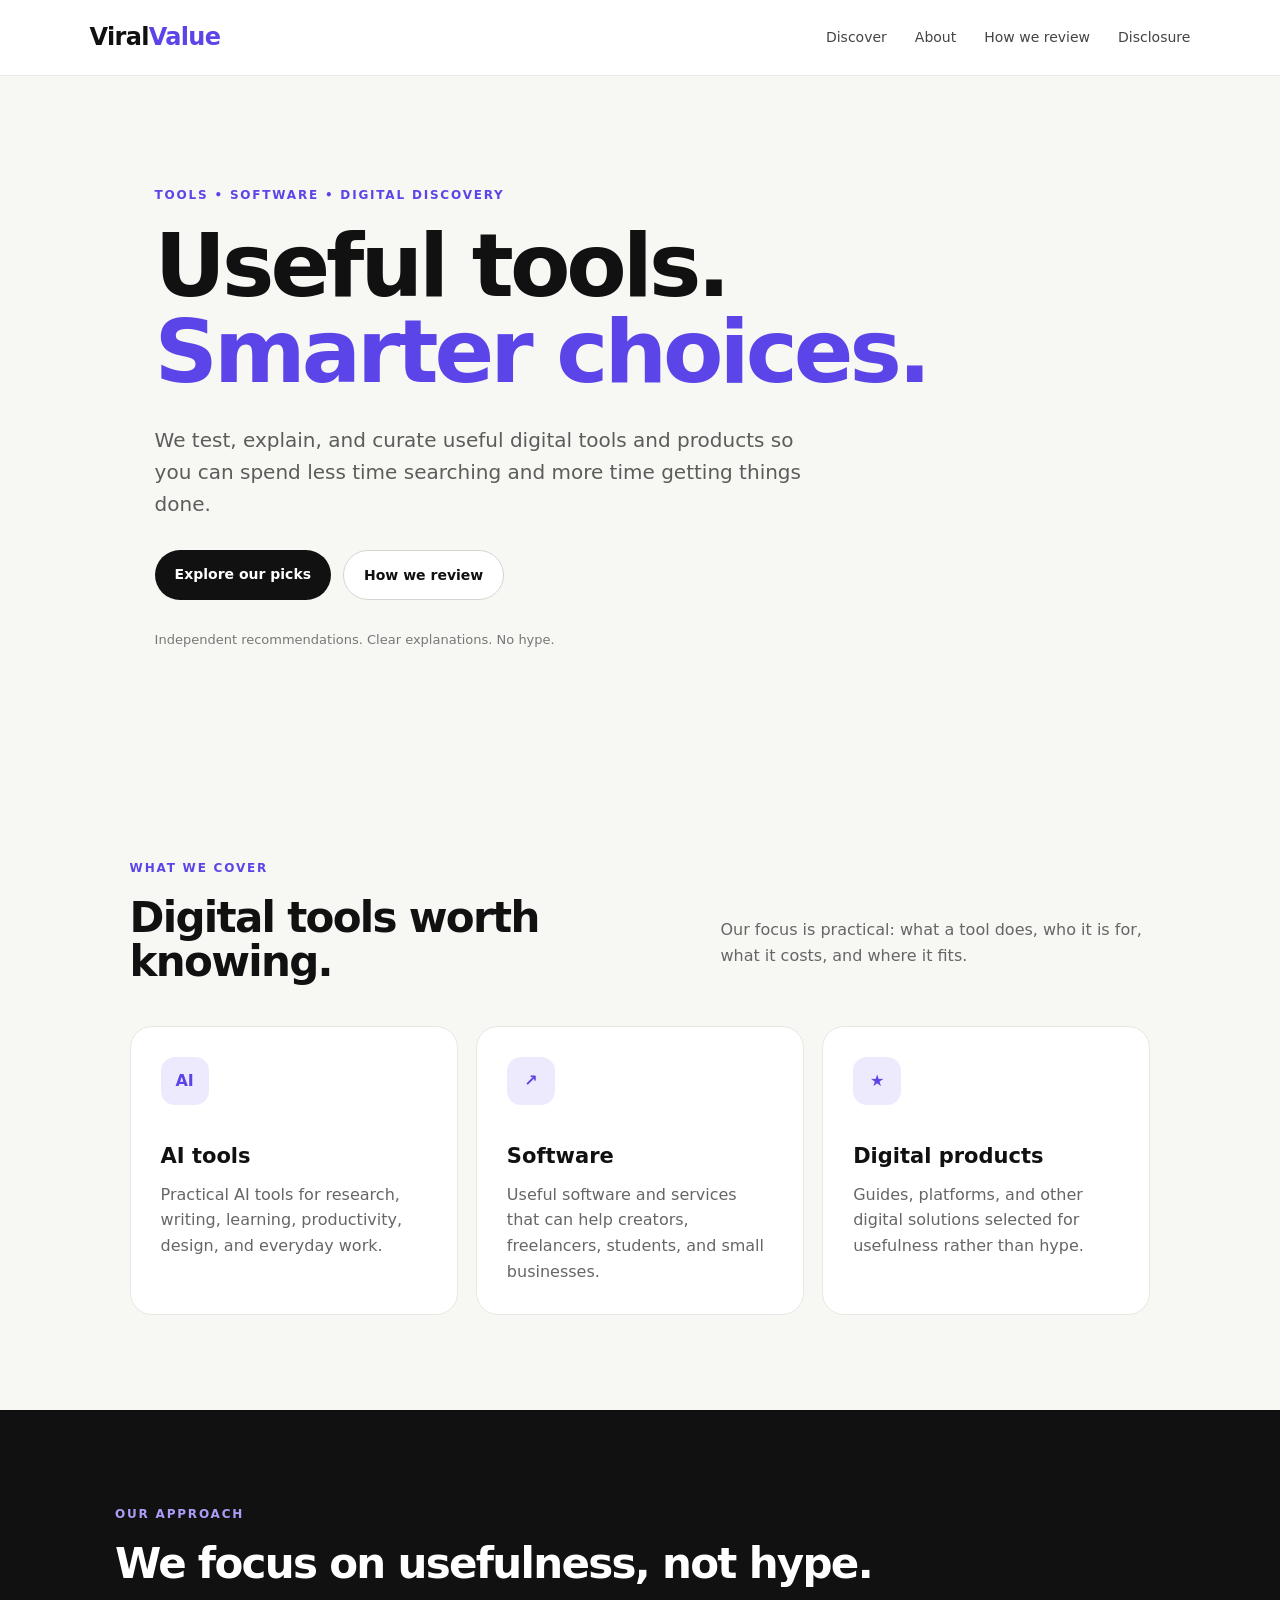
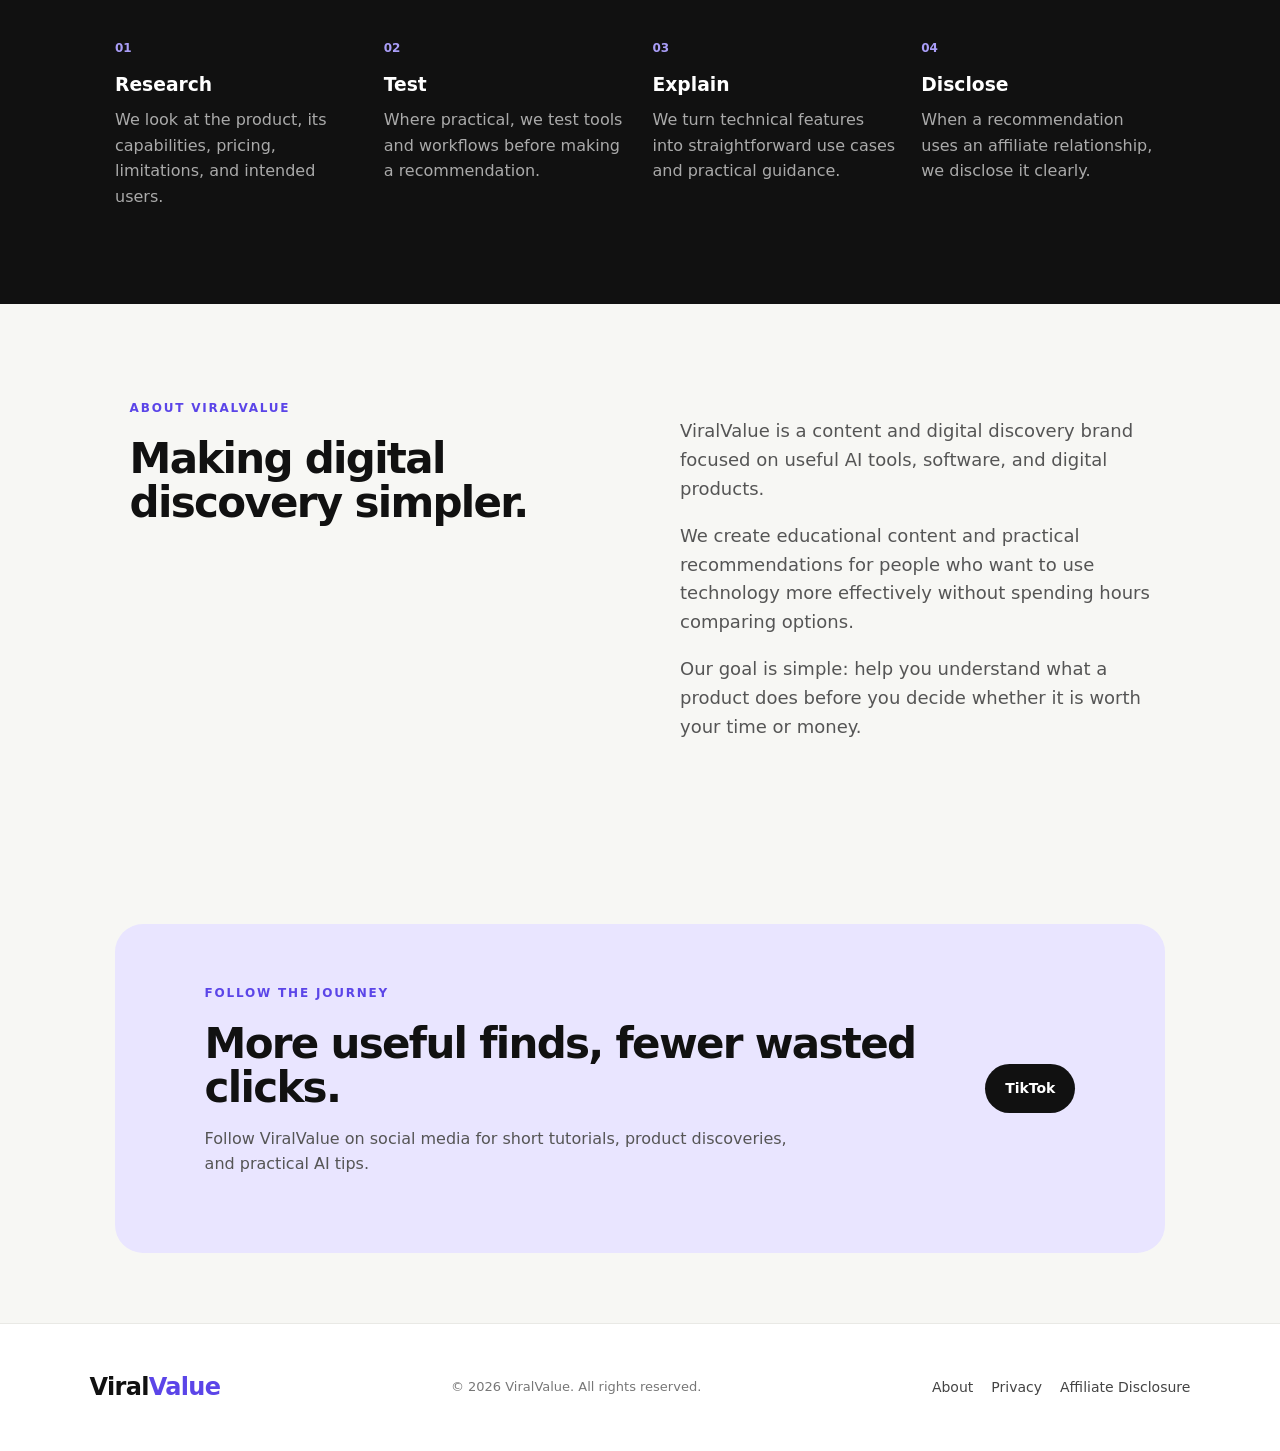
==== index.html @ c6303fb5 "Add files via upload" ====
<!doctype html>
<html lang="en">
<head>
  <meta charset="utf-8">
  <meta name="viewport" content="width=device-width, initial-scale=1">
  <title>ViralValue — Useful tools. Smarter choices.</title>
  <meta name="description" content="ViralValue discovers and explains useful AI tools, software, and digital products so you can work smarter and choose with confidence.">
  <link rel="stylesheet" href="style.css">
</head>
<body>
<header class="nav">
  <a class="brand" href="index.html">Viral<span>Value</span></a>
  <nav>
    <a href="#discover">Discover</a>
    <a href="#about">About</a>
    <a href="#how">How we review</a>
    <a href="disclosure.html">Disclosure</a>
  </nav>
</header>

<main>
  <section class="hero">
    <div class="eyebrow">TOOLS • SOFTWARE • DIGITAL DISCOVERY</div>
    <h1>Useful tools.<br><span>Smarter choices.</span></h1>
    <p>We test, explain, and curate useful digital tools and products so you can spend less time searching and more time getting things done.</p>
    <div class="actions">
      <a class="button primary" href="#discover">Explore our picks</a>
      <a class="button secondary" href="#how">How we review</a>
    </div>
    <p class="small">Independent recommendations. Clear explanations. No hype.</p>
  </section>

  <section id="discover" class="section">
    <div class="section-head">
      <div>
        <div class="eyebrow">WHAT WE COVER</div>
        <h2>Digital tools worth knowing.</h2>
      </div>
      <p>Our focus is practical: what a tool does, who it is for, what it costs, and where it fits.</p>
    </div>
    <div class="cards">
      <article class="card">
        <div class="icon">AI</div>
        <h3>AI tools</h3>
        <p>Practical AI tools for research, writing, learning, productivity, design, and everyday work.</p>
      </article>
      <article class="card">
        <div class="icon">↗</div>
        <h3>Software</h3>
        <p>Useful software and services that can help creators, freelancers, students, and small businesses.</p>
      </article>
      <article class="card">
        <div class="icon">★</div>
        <h3>Digital products</h3>
        <p>Guides, platforms, and other digital solutions selected for usefulness rather than hype.</p>
      </article>
    </div>
  </section>

  <section id="how" class="section dark">
    <div class="eyebrow">OUR APPROACH</div>
    <h2>We focus on usefulness, not hype.</h2>
    <div class="steps">
      <div><b>01</b><h3>Research</h3><p>We look at the product, its capabilities, pricing, limitations, and intended users.</p></div>
      <div><b>02</b><h3>Test</h3><p>Where practical, we test tools and workflows before making a recommendation.</p></div>
      <div><b>03</b><h3>Explain</h3><p>We turn technical features into straightforward use cases and practical guidance.</p></div>
      <div><b>04</b><h3>Disclose</h3><p>When a recommendation uses an affiliate relationship, we disclose it clearly.</p></div>
    </div>
  </section>

  <section id="about" class="section about">
    <div>
      <div class="eyebrow">ABOUT VIRALVALUE</div>
      <h2>Making digital discovery simpler.</h2>
    </div>
    <div>
      <p>ViralValue is a content and digital discovery brand focused on useful AI tools, software, and digital products.</p>
      <p>We create educational content and practical recommendations for people who want to use technology more effectively without spending hours comparing options.</p>
      <p>Our goal is simple: help you understand what a product does before you decide whether it is worth your time or money.</p>
    </div>
  </section>

  <section class="cta">
    <div>
      <div class="eyebrow">FOLLOW THE JOURNEY</div>
      <h2>More useful finds, fewer wasted clicks.</h2>
      <p>Follow ViralValue on social media for short tutorials, product discoveries, and practical AI tips.</p>
    </div>
    <a class="button primary" href="https://www.tiktok.com/" target="_blank" rel="noopener">TikTok</a>
  </section>
</main>

<footer>
  <div class="brand">Viral<span>Value</span></div>
  <p>© 2026 ViralValue. All rights reserved.</p>
  <div><a href="about.html">About</a><a href="privacy.html">Privacy</a><a href="disclosure.html">Affiliate Disclosure</a></div>
</footer>
</body>
</html>
---- style.css ----
*{box-sizing:border-box}html{scroll-behavior:smooth}body{margin:0;font-family:Inter,system-ui,-apple-system,BlinkMacSystemFont,"Segoe UI",sans-serif;color:#111;background:#f7f7f4;line-height:1.6}.nav{height:76px;display:flex;align-items:center;justify-content:space-between;padding:0 7%;background:#fff;border-bottom:1px solid #e9e9e5;position:sticky;top:0;z-index:10}.brand{font-size:24px;font-weight:800;letter-spacing:-.7px;color:#111;text-decoration:none}.brand span{color:#5b45e8}.nav nav{display:flex;gap:28px}.nav nav a,footer a{color:#444;text-decoration:none;font-size:14px}.nav nav a:hover,footer a:hover{color:#5b45e8}.hero{padding:110px 7% 100px;max-width:1150px;margin:auto}.eyebrow{font-size:12px;font-weight:800;letter-spacing:1.8px;color:#5b45e8;margin-bottom:18px}.hero h1{font-size:clamp(48px,8vw,88px);line-height:.98;letter-spacing:-4px;margin:0 0 28px;max-width:900px}.hero h1 span{color:#5b45e8}.hero p{font-size:20px;max-width:650px;color:#5c5c5a}.actions{display:flex;gap:12px;margin:30px 0}.button{display:inline-block;padding:13px 20px;border-radius:999px;text-decoration:none;font-weight:750;font-size:14px}.primary{background:#111;color:#fff}.secondary{border:1px solid #d5d5d0;color:#111;background:#fff}.small{font-size:13px!important;color:#777!important}.section{padding:95px 7%;max-width:1200px;margin:auto}.section-head{display:flex;justify-content:space-between;gap:50px;align-items:end;margin-bottom:42px}.section h2,.cta h2{font-size:42px;line-height:1.05;letter-spacing:-1.7px;margin:0}.section-head>p{max-width:430px;color:#666}.cards{display:grid;grid-template-columns:repeat(3,1fr);gap:18px}.card{background:#fff;border:1px solid #e8e8e3;border-radius:22px;padding:30px;min-height:245px}.icon{width:48px;height:48px;border-radius:14px;background:#eeeafd;color:#5b45e8;display:grid;place-items:center;font-weight:850;margin-bottom:35px}.card h3{margin:0 0 8px;font-size:21px}.card p,.steps p{color:#666;margin:0}.dark{max-width:none;background:#111;color:#fff}.dark>h2,.dark>.eyebrow,.dark>.steps{max-width:1050px;margin-left:auto;margin-right:auto}.dark .eyebrow{color:#a99df7}.steps{display:grid;grid-template-columns:repeat(4,1fr);gap:25px;margin-top:48px}.steps b{font-size:12px;color:#a99df7}.steps h3{margin:10px 0 7px}.dark .steps p{color:#aaa}.about{display:grid;grid-template-columns:1fr 1fr;gap:80px}.about p{color:#555;font-size:18px}.cta{margin:70px auto;padding:60px 7%;max-width:1050px;background:#e9e5ff;border-radius:28px;display:flex;align-items:center;justify-content:space-between;gap:30px}.cta p{color:#555;max-width:600px}footer{padding:40px 7%;background:#fff;border-top:1px solid #e9e9e5;display:flex;justify-content:space-between;align-items:center;gap:20px}footer p{color:#777;font-size:13px}footer div:last-child{display:flex;gap:18px}.legal{max-width:850px;margin:auto;padding:90px 7%;min-height:70vh}.legal h1{font-size:54px;letter-spacing:-2px;line-height:1.05}.legal h2{margin-top:40px}.legal p,.legal li{color:#555;font-size:17px}@media(max-width:750px){.nav{padding:0 5%}.nav nav{display:none}.hero{padding:75px 5%}.hero h1{letter-spacing:-2.5px}.section{padding:70px 5%}.section-head,.about,.cta{display:block}.section-head>p{margin-top:20px}.cards,.steps{grid-template-columns:1fr}.cta{margin:40px 5%;padding:40px 30px}.cta .button{margin-top:20px}footer{padding:35px 5%;display:block}footer div:last-child{margin-top:18px}.legal{padding:65px 5%}.legal h1{font-size:42px}}
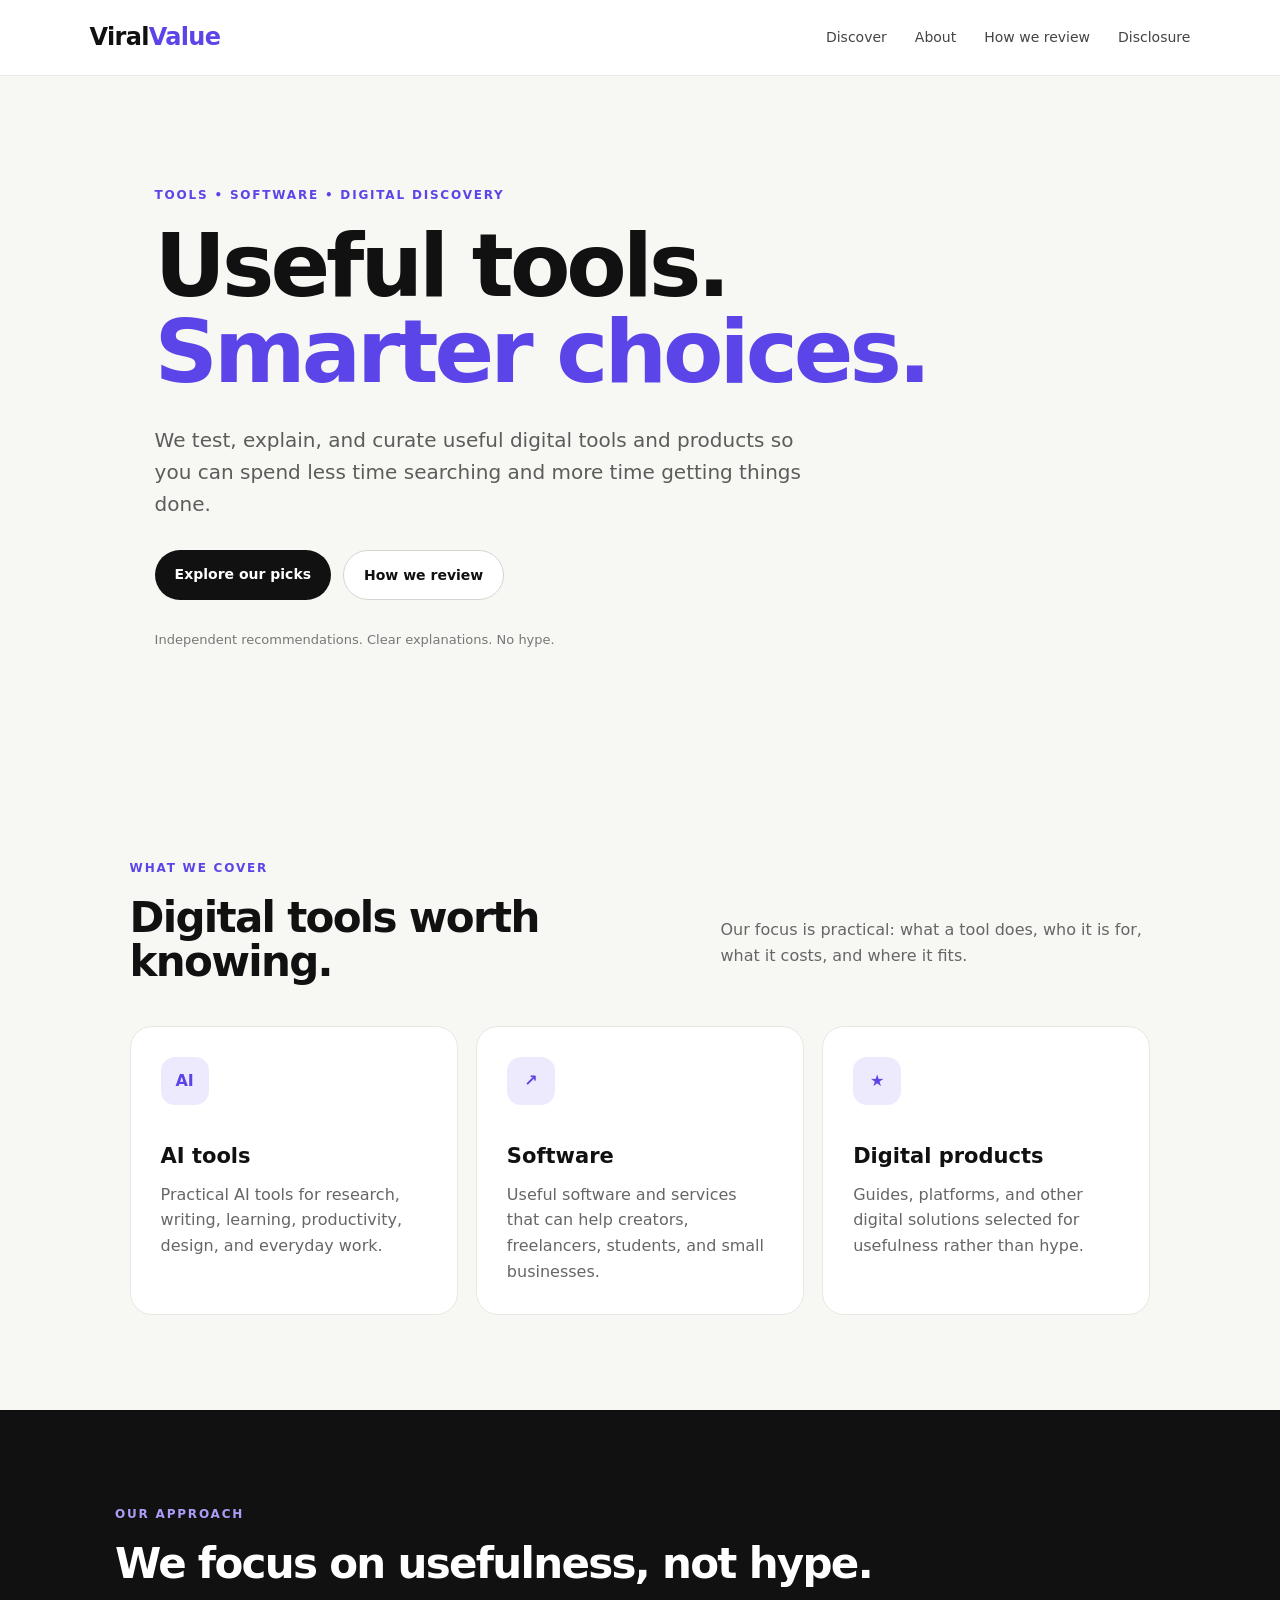
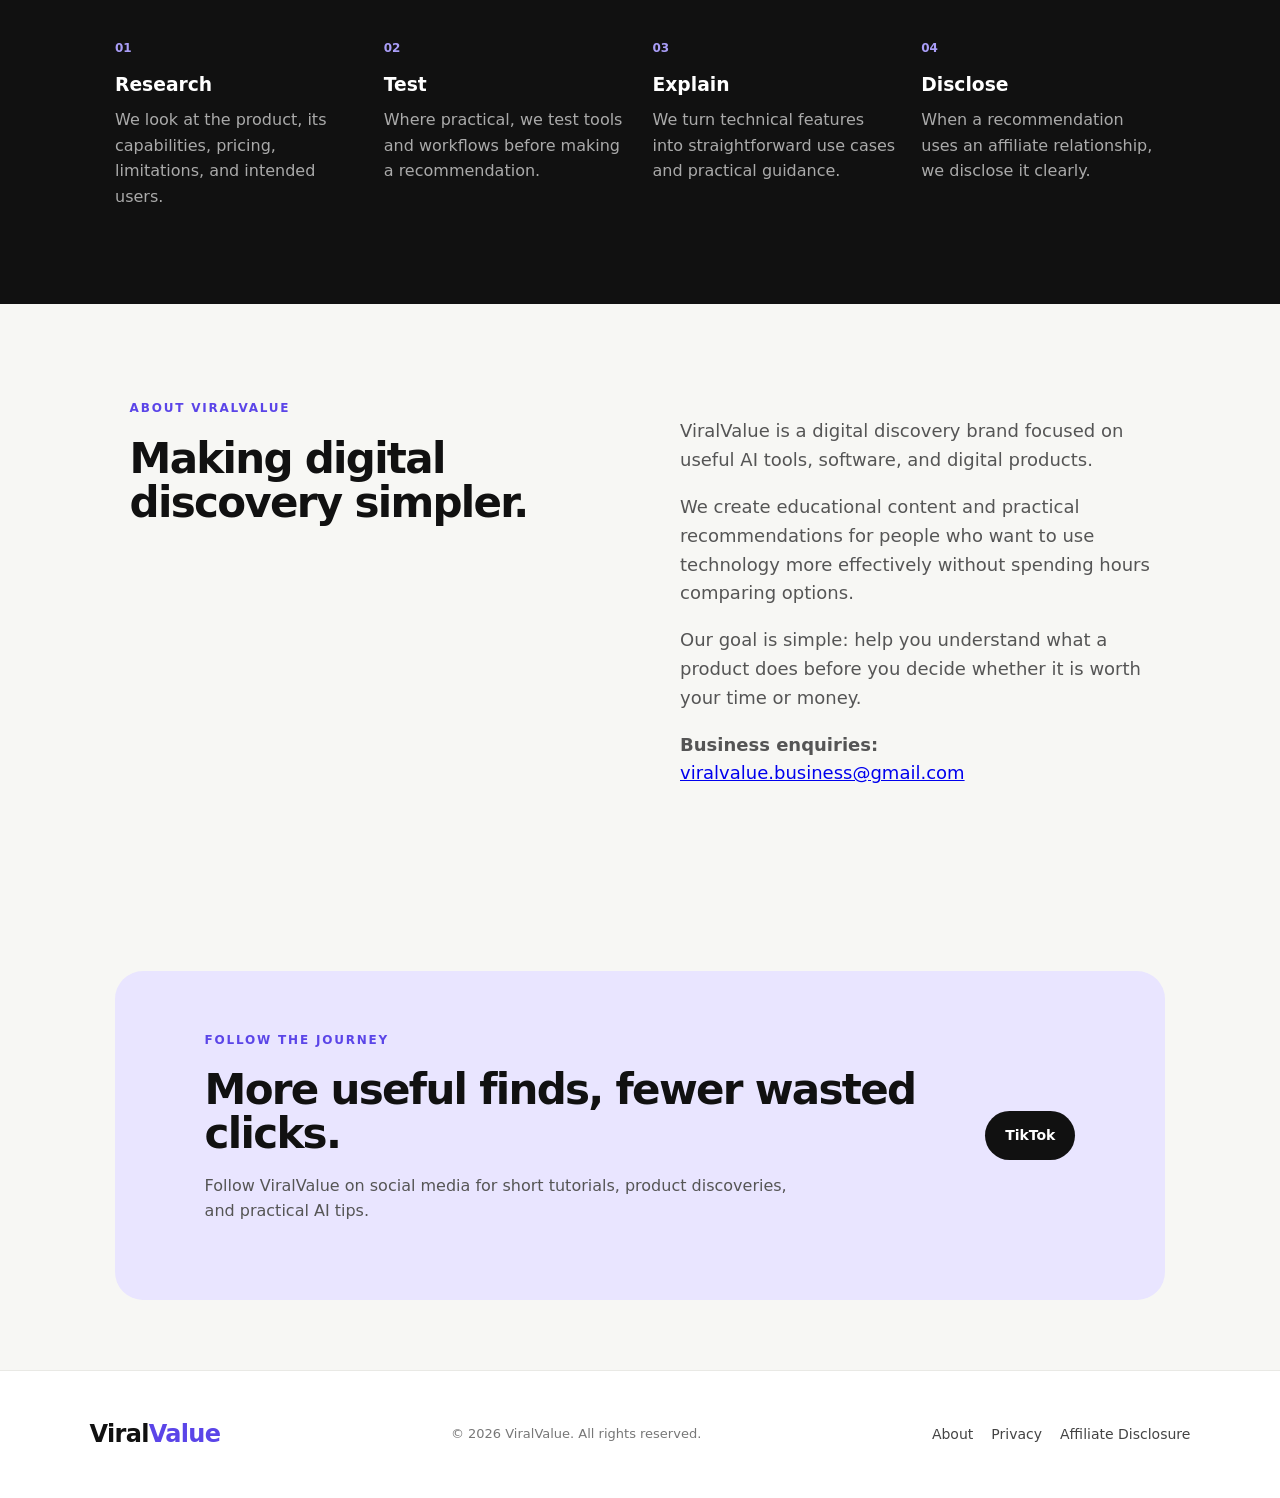
==== commit 7cec36c9: "Update index.html" ====
--- a/index.html
+++ b/index.html
@@ -69,16 +69,36 @@
   </section>
 
   <section id="about" class="section about">
-    <div>
-      <div class="eyebrow">ABOUT VIRALVALUE</div>
-      <h2>Making digital discovery simpler.</h2>
-    </div>
-    <div>
-      <p>ViralValue is a content and digital discovery brand focused on useful AI tools, software, and digital products.</p>
-      <p>We create educational content and practical recommendations for people who want to use technology more effectively without spending hours comparing options.</p>
-      <p>Our goal is simple: help you understand what a product does before you decide whether it is worth your time or money.</p>
-    </div>
-  </section>
+  <div>
+    <div class="eyebrow">ABOUT VIRALVALUE</div>
+    <h2>Making digital discovery simpler.</h2>
+  </div>
+
+  <div>
+    <p>
+      ViralValue is a digital discovery brand focused on useful AI tools,
+      software, and digital products.
+    </p>
+
+    <p>
+      We create educational content and practical recommendations for people
+      who want to use technology more effectively without spending hours
+      comparing options.
+    </p>
+
+    <p>
+      Our goal is simple: help you understand what a product does before you
+      decide whether it is worth your time or money.
+    </p>
+
+    <p>
+      <strong>Business enquiries:</strong>
+      <a href="mailto:viralvalue.business@gmail.com">
+        viralvalue.business@gmail.com
+      </a>
+    </p>
+  </div>
+</section>
 
   <section class="cta">
     <div>
@@ -86,7 +106,7 @@
       <h2>More useful finds, fewer wasted clicks.</h2>
       <p>Follow ViralValue on social media for short tutorials, product discoveries, and practical AI tips.</p>
     </div>
-    <a class="button primary" href="https://www.tiktok.com/" target="_blank" rel="noopener">TikTok</a>
+    <a class="button primary" href="https://www.tiktok.com/@ai.daily.with.selorm" target="_blank" rel="noopener">TikTok</a>
   </section>
 </main>
 
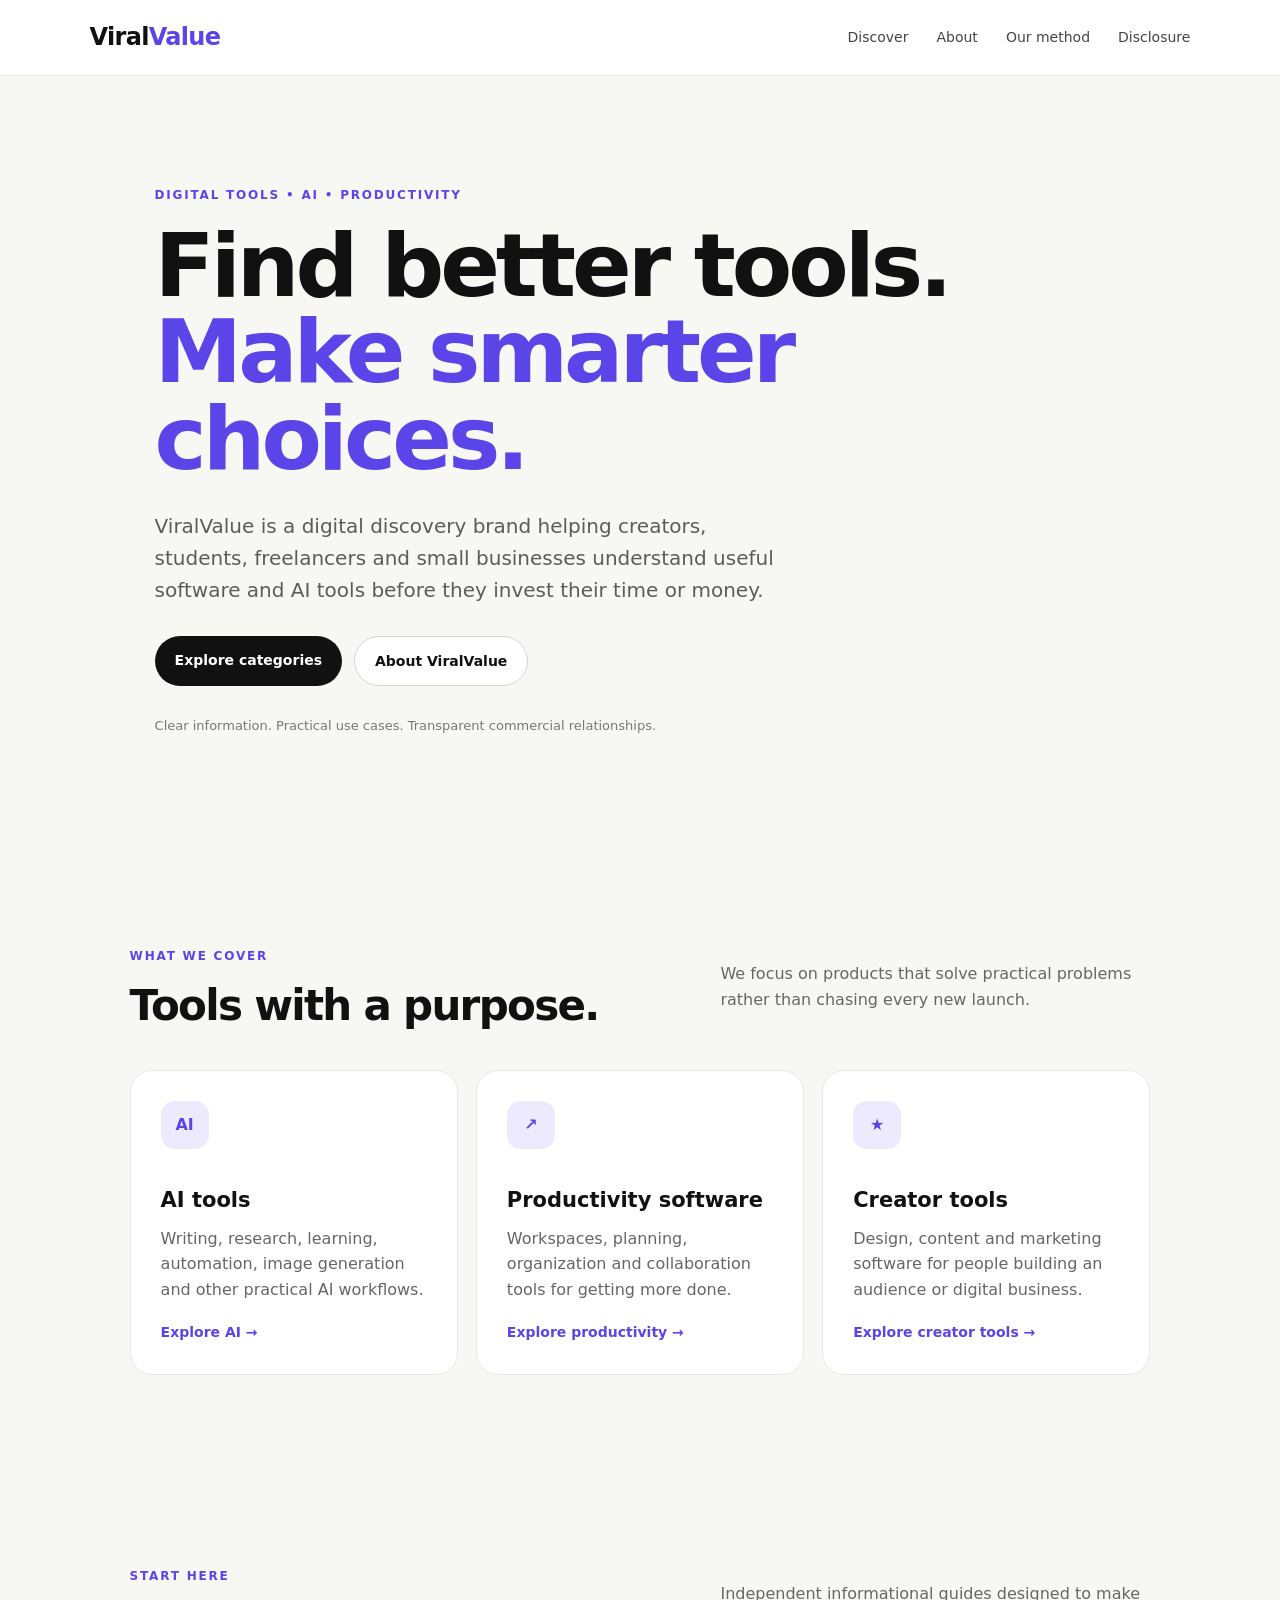
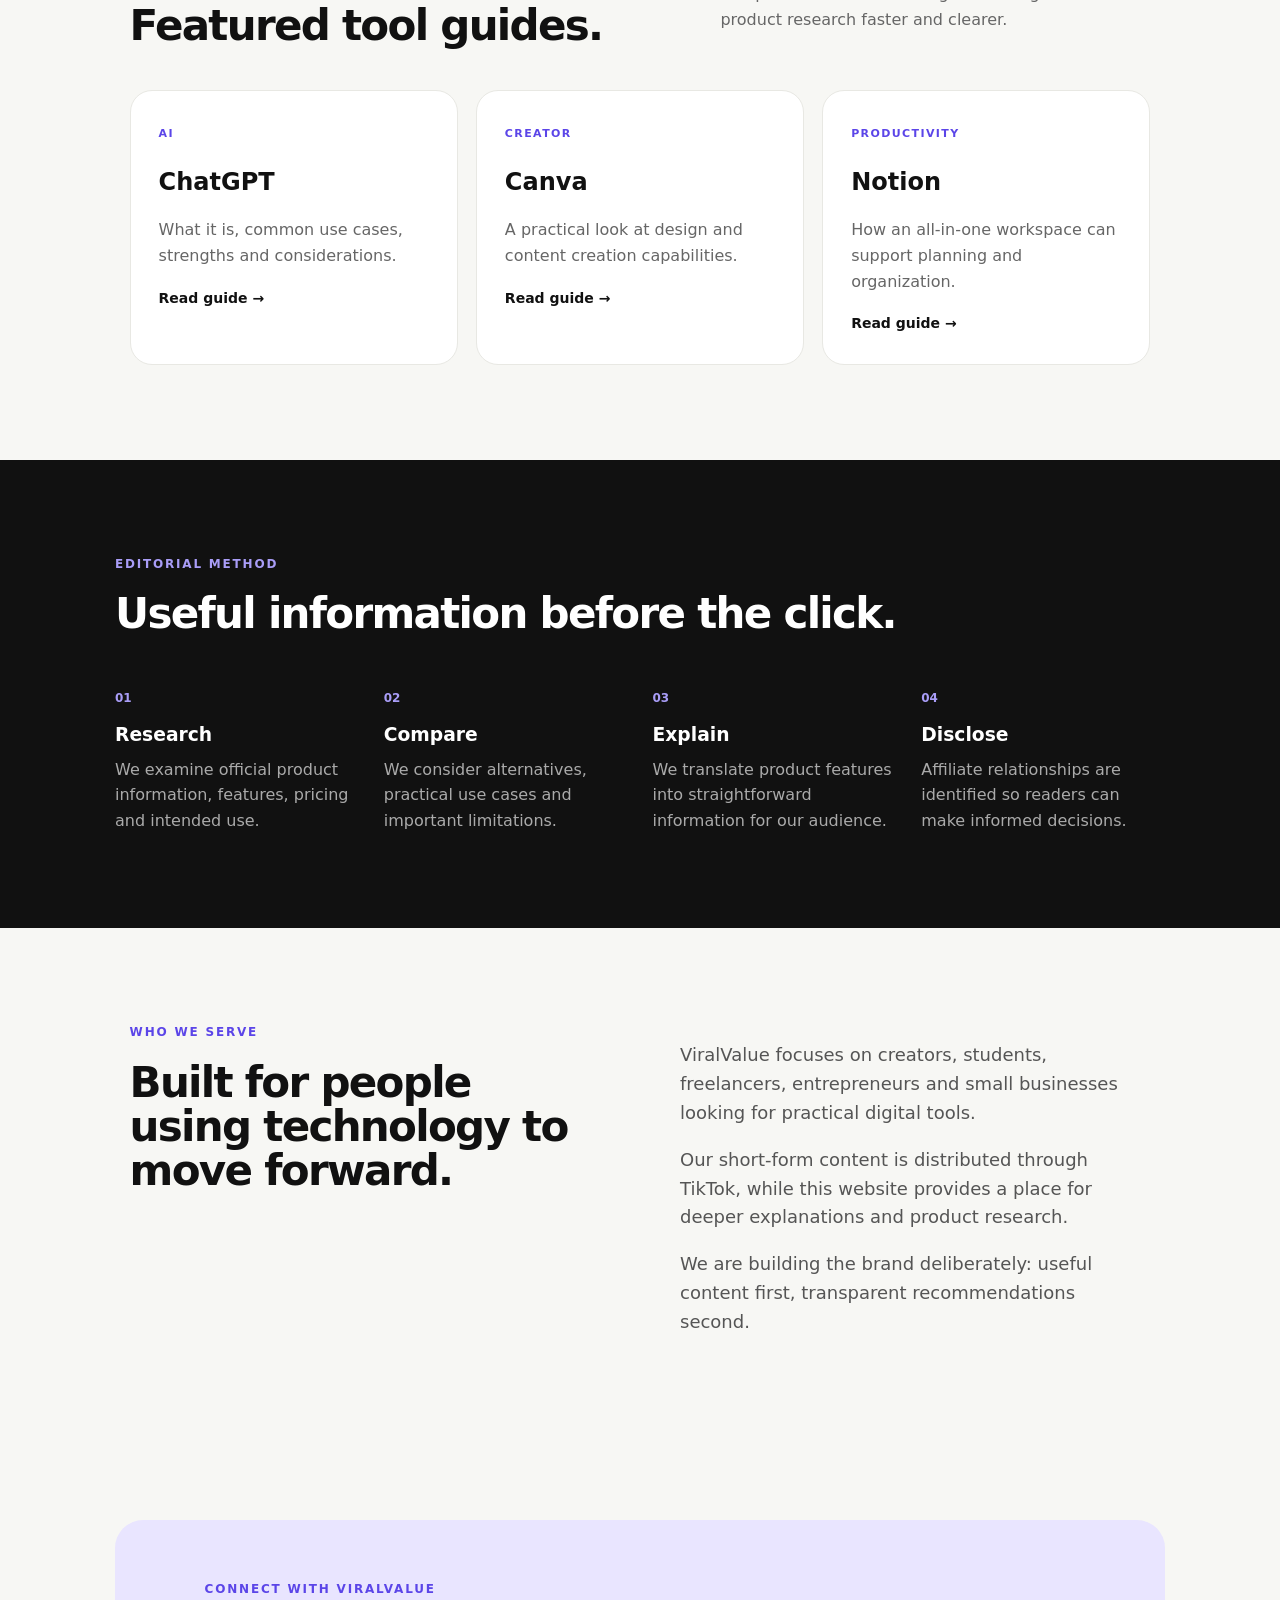
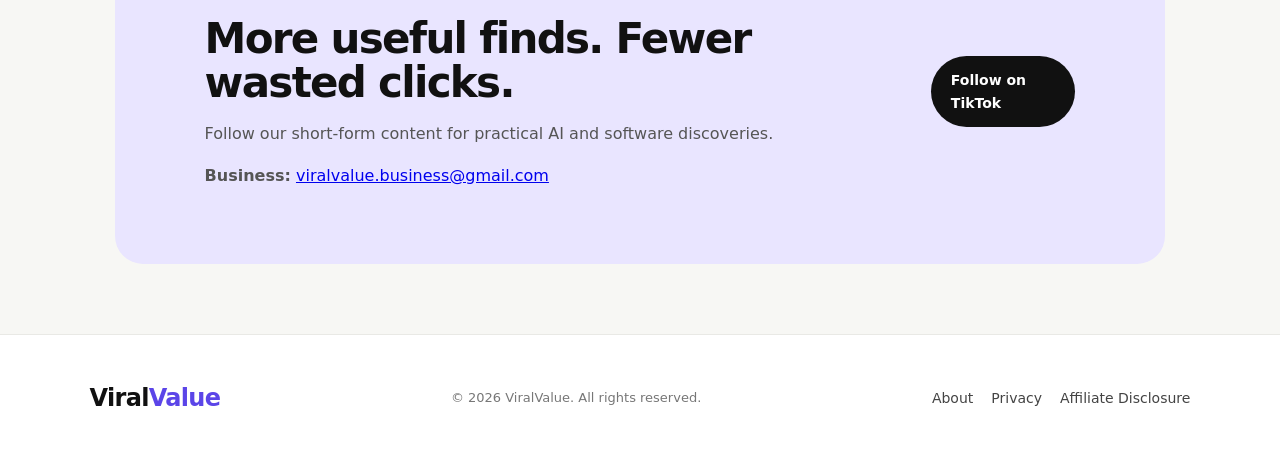
==== commit 54e16a9f: "Add files via upload" ====
--- a/index.html
+++ b/index.html
@@ -1,119 +1,37 @@
 <!doctype html>
-<html lang="en">
-<head>
-  <meta charset="utf-8">
-  <meta name="viewport" content="width=device-width, initial-scale=1">
-  <title>ViralValue — Useful tools. Smarter choices.</title>
-  <meta name="description" content="ViralValue discovers and explains useful AI tools, software, and digital products so you can work smarter and choose with confidence.">
-  <link rel="stylesheet" href="style.css">
-</head>
+<html lang="en"><head><meta charset="utf-8"><meta name="viewport" content="width=device-width,initial-scale=1">
+<title>ViralValue — AI tools, software & smarter digital choices</title>
+<meta name="description" content="ViralValue helps creators, students, freelancers and small businesses discover useful AI tools, software and digital products through practical guides and comparisons.">
+<link rel="stylesheet" href="style.css"></head>
 <body>
-<header class="nav">
-  <a class="brand" href="index.html">Viral<span>Value</span></a>
-  <nav>
-    <a href="#discover">Discover</a>
-    <a href="#about">About</a>
-    <a href="#how">How we review</a>
-    <a href="disclosure.html">Disclosure</a>
-  </nav>
-</header>
+<header class="nav"><a class="brand" href="index.html">Viral<span>Value</span></a><nav><a href="#discover">Discover</a><a href="about.html">About</a><a href="#method">Our method</a><a href="disclosure.html">Disclosure</a></nav></header>
+<main>
+<section class="hero"><div class="eyebrow">DIGITAL TOOLS • AI • PRODUCTIVITY</div><h1>Find better tools.<br><span>Make smarter choices.</span></h1><p>ViralValue is a digital discovery brand helping creators, students, freelancers and small businesses understand useful software and AI tools before they invest their time or money.</p><div class="actions"><a class="button primary" href="#discover">Explore categories</a><a class="button secondary" href="about.html">About ViralValue</a></div><p class="small">Clear information. Practical use cases. Transparent commercial relationships.</p></section>
 
-<main>
-  <section class="hero">
-    <div class="eyebrow">TOOLS • SOFTWARE • DIGITAL DISCOVERY</div>
-    <h1>Useful tools.<br><span>Smarter choices.</span></h1>
-    <p>We test, explain, and curate useful digital tools and products so you can spend less time searching and more time getting things done.</p>
-    <div class="actions">
-      <a class="button primary" href="#discover">Explore our picks</a>
-      <a class="button secondary" href="#how">How we review</a>
-    </div>
-    <p class="small">Independent recommendations. Clear explanations. No hype.</p>
-  </section>
+<section id="discover" class="section"><div class="section-head"><div><div class="eyebrow">WHAT WE COVER</div><h2>Tools with a purpose.</h2></div><p>We focus on products that solve practical problems rather than chasing every new launch.</p></div>
+<div class="cards">
+<article class="card"><div class="icon">AI</div><h3>AI tools</h3><p>Writing, research, learning, automation, image generation and other practical AI workflows.</p><a class="text-link" href="tools.html#ai">Explore AI →</a></article>
+<article class="card"><div class="icon">↗</div><h3>Productivity software</h3><p>Workspaces, planning, organization and collaboration tools for getting more done.</p><a class="text-link" href="tools.html#productivity">Explore productivity →</a></article>
+<article class="card"><div class="icon">★</div><h3>Creator tools</h3><p>Design, content and marketing software for people building an audience or digital business.</p><a class="text-link" href="tools.html#creator">Explore creator tools →</a></article>
+</div></section>
 
-  <section id="discover" class="section">
-    <div class="section-head">
-      <div>
-        <div class="eyebrow">WHAT WE COVER</div>
-        <h2>Digital tools worth knowing.</h2>
-      </div>
-      <p>Our focus is practical: what a tool does, who it is for, what it costs, and where it fits.</p>
-    </div>
-    <div class="cards">
-      <article class="card">
-        <div class="icon">AI</div>
-        <h3>AI tools</h3>
-        <p>Practical AI tools for research, writing, learning, productivity, design, and everyday work.</p>
-      </article>
-      <article class="card">
-        <div class="icon">↗</div>
-        <h3>Software</h3>
-        <p>Useful software and services that can help creators, freelancers, students, and small businesses.</p>
-      </article>
-      <article class="card">
-        <div class="icon">★</div>
-        <h3>Digital products</h3>
-        <p>Guides, platforms, and other digital solutions selected for usefulness rather than hype.</p>
-      </article>
-    </div>
-  </section>
+<section class="section featured"><div class="section-head"><div><div class="eyebrow">START HERE</div><h2>Featured tool guides.</h2></div><p>Independent informational guides designed to make product research faster and clearer.</p></div>
+<div class="guide-grid">
+<a class="guide" href="tools.html#chatgpt"><span>AI</span><h3>ChatGPT</h3><p>What it is, common use cases, strengths and considerations.</p><b>Read guide →</b></a>
+<a class="guide" href="tools.html#canva"><span>CREATOR</span><h3>Canva</h3><p>A practical look at design and content creation capabilities.</p><b>Read guide →</b></a>
+<a class="guide" href="tools.html#notion"><span>PRODUCTIVITY</span><h3>Notion</h3><p>How an all-in-one workspace can support planning and organization.</p><b>Read guide →</b></a>
+</div></section>
 
-  <section id="how" class="section dark">
-    <div class="eyebrow">OUR APPROACH</div>
-    <h2>We focus on usefulness, not hype.</h2>
-    <div class="steps">
-      <div><b>01</b><h3>Research</h3><p>We look at the product, its capabilities, pricing, limitations, and intended users.</p></div>
-      <div><b>02</b><h3>Test</h3><p>Where practical, we test tools and workflows before making a recommendation.</p></div>
-      <div><b>03</b><h3>Explain</h3><p>We turn technical features into straightforward use cases and practical guidance.</p></div>
-      <div><b>04</b><h3>Disclose</h3><p>When a recommendation uses an affiliate relationship, we disclose it clearly.</p></div>
-    </div>
-  </section>
+<section id="method" class="section dark"><div class="eyebrow">EDITORIAL METHOD</div><h2>Useful information before the click.</h2><div class="steps">
+<div><b>01</b><h3>Research</h3><p>We examine official product information, features, pricing and intended use.</p></div>
+<div><b>02</b><h3>Compare</h3><p>We consider alternatives, practical use cases and important limitations.</p></div>
+<div><b>03</b><h3>Explain</h3><p>We translate product features into straightforward information for our audience.</p></div>
+<div><b>04</b><h3>Disclose</h3><p>Affiliate relationships are identified so readers can make informed decisions.</p></div>
+</div></section>
 
-  <section id="about" class="section about">
-  <div>
-    <div class="eyebrow">ABOUT VIRALVALUE</div>
-    <h2>Making digital discovery simpler.</h2>
-  </div>
+<section class="section about"><div><div class="eyebrow">WHO WE SERVE</div><h2>Built for people using technology to move forward.</h2></div><div><p>ViralValue focuses on creators, students, freelancers, entrepreneurs and small businesses looking for practical digital tools.</p><p>Our short-form content is distributed through TikTok, while this website provides a place for deeper explanations and product research.</p><p>We are building the brand deliberately: useful content first, transparent recommendations second.</p></div></section>
 
-  <div>
-    <p>
-      ViralValue is a digital discovery brand focused on useful AI tools,
-      software, and digital products.
-    </p>
-
-    <p>
-      We create educational content and practical recommendations for people
-      who want to use technology more effectively without spending hours
-      comparing options.
-    </p>
-
-    <p>
-      Our goal is simple: help you understand what a product does before you
-      decide whether it is worth your time or money.
-    </p>
-
-    <p>
-      <strong>Business enquiries:</strong>
-      <a href="mailto:viralvalue.business@gmail.com">
-        viralvalue.business@gmail.com
-      </a>
-    </p>
-  </div>
-</section>
-
-  <section class="cta">
-    <div>
-      <div class="eyebrow">FOLLOW THE JOURNEY</div>
-      <h2>More useful finds, fewer wasted clicks.</h2>
-      <p>Follow ViralValue on social media for short tutorials, product discoveries, and practical AI tips.</p>
-    </div>
-    <a class="button primary" href="https://www.tiktok.com/@ai.daily.with.selorm" target="_blank" rel="noopener">TikTok</a>
-  </section>
+<section class="cta"><div><div class="eyebrow">CONNECT WITH VIRALVALUE</div><h2>More useful finds. Fewer wasted clicks.</h2><p>Follow our short-form content for practical AI and software discoveries.</p><p><strong>Business:</strong> <a href="mailto:viralvalue.business@gmail.com">viralvalue.business@gmail.com</a></p></div><a class="button primary" href="https://www.tiktok.com/@ai.daily.with.selorm" target="_blank" rel="noopener">Follow on TikTok</a></section>
 </main>
-
-<footer>
-  <div class="brand">Viral<span>Value</span></div>
-  <p>© 2026 ViralValue. All rights reserved.</p>
-  <div><a href="about.html">About</a><a href="privacy.html">Privacy</a><a href="disclosure.html">Affiliate Disclosure</a></div>
-</footer>
-</body>
-</html>
+<footer><div class="brand">Viral<span>Value</span></div><p>© 2026 ViralValue. All rights reserved.</p><div><a href="about.html">About</a><a href="privacy.html">Privacy</a><a href="disclosure.html">Affiliate Disclosure</a></div></footer>
+</body></html>
--- a/style.css
+++ b/style.css
@@ -1 +1,3 @@
 *{box-sizing:border-box}html{scroll-behavior:smooth}body{margin:0;font-family:Inter,system-ui,-apple-system,BlinkMacSystemFont,"Segoe UI",sans-serif;color:#111;background:#f7f7f4;line-height:1.6}.nav{height:76px;display:flex;align-items:center;justify-content:space-between;padding:0 7%;background:#fff;border-bottom:1px solid #e9e9e5;position:sticky;top:0;z-index:10}.brand{font-size:24px;font-weight:800;letter-spacing:-.7px;color:#111;text-decoration:none}.brand span{color:#5b45e8}.nav nav{display:flex;gap:28px}.nav nav a,footer a{color:#444;text-decoration:none;font-size:14px}.nav nav a:hover,footer a:hover{color:#5b45e8}.hero{padding:110px 7% 100px;max-width:1150px;margin:auto}.eyebrow{font-size:12px;font-weight:800;letter-spacing:1.8px;color:#5b45e8;margin-bottom:18px}.hero h1{font-size:clamp(48px,8vw,88px);line-height:.98;letter-spacing:-4px;margin:0 0 28px;max-width:900px}.hero h1 span{color:#5b45e8}.hero p{font-size:20px;max-width:650px;color:#5c5c5a}.actions{display:flex;gap:12px;margin:30px 0}.button{display:inline-block;padding:13px 20px;border-radius:999px;text-decoration:none;font-weight:750;font-size:14px}.primary{background:#111;color:#fff}.secondary{border:1px solid #d5d5d0;color:#111;background:#fff}.small{font-size:13px!important;color:#777!important}.section{padding:95px 7%;max-width:1200px;margin:auto}.section-head{display:flex;justify-content:space-between;gap:50px;align-items:end;margin-bottom:42px}.section h2,.cta h2{font-size:42px;line-height:1.05;letter-spacing:-1.7px;margin:0}.section-head>p{max-width:430px;color:#666}.cards{display:grid;grid-template-columns:repeat(3,1fr);gap:18px}.card{background:#fff;border:1px solid #e8e8e3;border-radius:22px;padding:30px;min-height:245px}.icon{width:48px;height:48px;border-radius:14px;background:#eeeafd;color:#5b45e8;display:grid;place-items:center;font-weight:850;margin-bottom:35px}.card h3{margin:0 0 8px;font-size:21px}.card p,.steps p{color:#666;margin:0}.dark{max-width:none;background:#111;color:#fff}.dark>h2,.dark>.eyebrow,.dark>.steps{max-width:1050px;margin-left:auto;margin-right:auto}.dark .eyebrow{color:#a99df7}.steps{display:grid;grid-template-columns:repeat(4,1fr);gap:25px;margin-top:48px}.steps b{font-size:12px;color:#a99df7}.steps h3{margin:10px 0 7px}.dark .steps p{color:#aaa}.about{display:grid;grid-template-columns:1fr 1fr;gap:80px}.about p{color:#555;font-size:18px}.cta{margin:70px auto;padding:60px 7%;max-width:1050px;background:#e9e5ff;border-radius:28px;display:flex;align-items:center;justify-content:space-between;gap:30px}.cta p{color:#555;max-width:600px}footer{padding:40px 7%;background:#fff;border-top:1px solid #e9e9e5;display:flex;justify-content:space-between;align-items:center;gap:20px}footer p{color:#777;font-size:13px}footer div:last-child{display:flex;gap:18px}.legal{max-width:850px;margin:auto;padding:90px 7%;min-height:70vh}.legal h1{font-size:54px;letter-spacing:-2px;line-height:1.05}.legal h2{margin-top:40px}.legal p,.legal li{color:#555;font-size:17px}@media(max-width:750px){.nav{padding:0 5%}.nav nav{display:none}.hero{padding:75px 5%}.hero h1{letter-spacing:-2.5px}.section{padding:70px 5%}.section-head,.about,.cta{display:block}.section-head>p{margin-top:20px}.cards,.steps{grid-template-columns:1fr}.cta{margin:40px 5%;padding:40px 30px}.cta .button{margin-top:20px}footer{padding:35px 5%;display:block}footer div:last-child{margin-top:18px}.legal{padding:65px 5%}.legal h1{font-size:42px}}
+
+.text-link{display:inline-block;margin-top:18px;color:#5b45e8;text-decoration:none;font-weight:750;font-size:14px}.guide-grid{display:grid;grid-template-columns:repeat(3,1fr);gap:18px}.guide{background:#fff;border:1px solid #e8e8e3;border-radius:22px;padding:28px;text-decoration:none;color:#111}.guide span{font-size:11px;letter-spacing:1.4px;font-weight:800;color:#5b45e8}.guide h3{font-size:24px;margin:18px 0 8px}.guide p{color:#666}.guide b{font-size:14px}.wide{max-width:1050px}.guide-detail{background:#fff;border:1px solid #e8e8e3;border-radius:18px;padding:28px;margin:20px 0 45px}.guide-detail p{margin:10px 0}.notice{background:#eeeafd;border-radius:18px;padding:22px;margin-top:40px}@media(max-width:750px){.guide-grid{grid-template-columns:1fr}}
